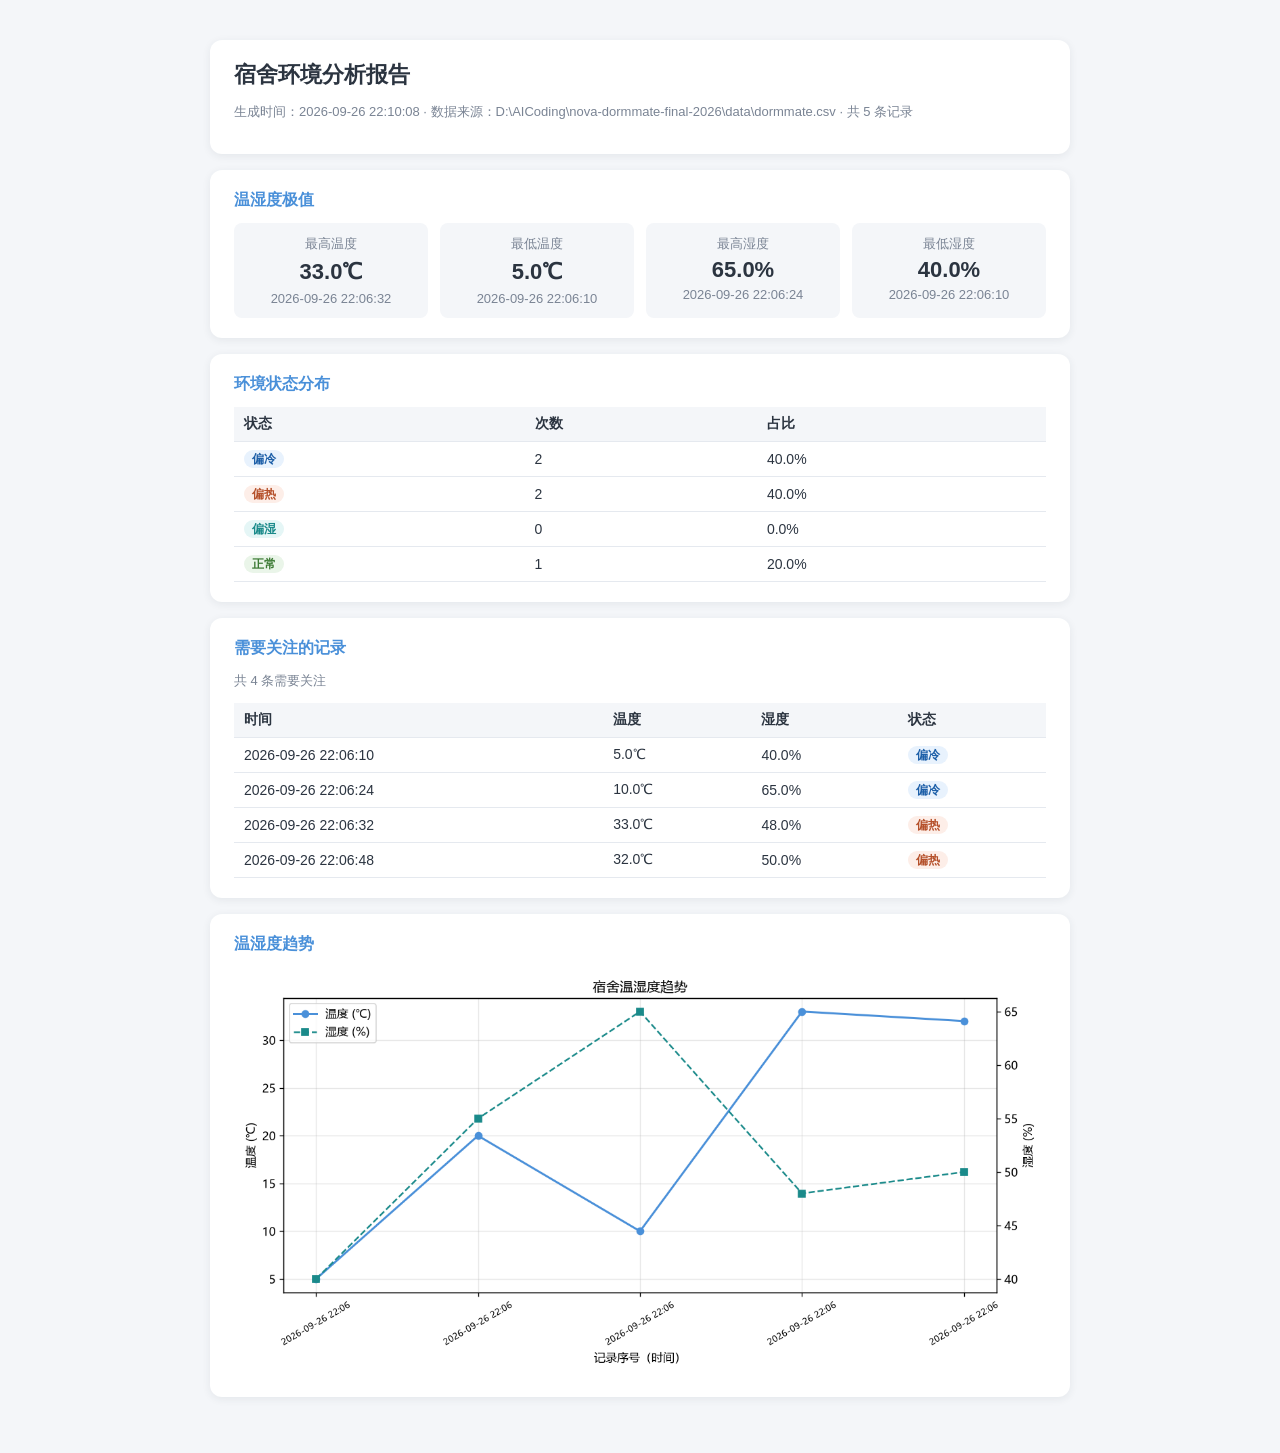
==== nova‑dormmate‑final‑2026/report/report.html @ 31a7b92b "M1+M2完成：Web环境监测页面；离线数据分析，统一状态判断规则，Python不读取csv的status字段；生成统计、trend.png、report.html、dormmate.json Co-" ====
<!DOCTYPE html>
<html lang="zh-CN">
<head>
<meta charset="UTF-8">
<title>宿舍环境分析报告</title>
<style>
body{font-family:"PingFang SC","Microsoft YaHei",sans-serif;max-width:860px;margin:24px auto;color:#2b3440;background:#f4f6f9;padding:16px}
.card{background:#fff;border-radius:12px;padding:20px 24px;margin-bottom:16px;box-shadow:0 2px 8px rgba(43,52,64,.08)}
h1{font-size:22px;margin:0 0 4px}h2{font-size:16px;margin:0 0 12px;color:#4a90d9}
.meta{color:#7a8494;font-size:13px}
.stats{display:flex;gap:12px;flex-wrap:wrap}
.stat{flex:1;min-width:150px;background:#f4f6f9;border-radius:8px;padding:12px;text-align:center}
.stat .stat-title{font-size:13px;color:#7a8494}
.stat .num{font-size:22px;font-weight:700;margin:4px 0}
table{width:100%;border-collapse:collapse;font-size:14px}
th,td{padding:8px 10px;border-bottom:1px solid #e5e9ef;text-align:left}
th{background:#f4f6f9}
.status{padding:2px 8px;border-radius:10px;font-size:12px;font-weight:600}
img{max-width:100%;border-radius:8px}
</style>
</head>
<body>
<div class="card">
<h1>宿舍环境分析报告</h1>
<p class="meta">生成时间：2026-09-26 22:10:08 · 数据来源：D:\AICoding\nova‑dormmate‑final‑2026\data\dormmate.csv · 共 5 条记录</p>
</div>
<div class="card">
<h2>温湿度极值</h2>
<div class="stats"><div class="stat"><div class="stat-title">最高温度</div><div class="num">33.0℃</div><div class="meta">2026-09-26 22:06:32</div></div><div class="stat"><div class="stat-title">最低温度</div><div class="num">5.0℃</div><div class="meta">2026-09-26 22:06:10</div></div><div class="stat"><div class="stat-title">最高湿度</div><div class="num">65.0%</div><div class="meta">2026-09-26 22:06:24</div></div><div class="stat"><div class="stat-title">最低湿度</div><div class="num">40.0%</div><div class="meta">2026-09-26 22:06:10</div></div></div>
</div>
<div class="card">
<h2>环境状态分布</h2>
<table><tr><th>状态</th><th>次数</th><th>占比</th></tr><tr><td><span class="status" style="background:#e8f2fd;color:#1d5fa8">偏冷</span></td><td>2</td><td>40.0%</td></tr><tr><td><span class="status" style="background:#fdeee8;color:#b5502a">偏热</span></td><td>2</td><td>40.0%</td></tr><tr><td><span class="status" style="background:#e5f6f6;color:#1a8a8a">偏湿</span></td><td>0</td><td>0.0%</td></tr><tr><td><span class="status" style="background:#eaf5e9;color:#3c7a34">正常</span></td><td>1</td><td>20.0%</td></tr></table>
</div>
<div class="card">
<h2>需要关注的记录</h2>
<p class="meta">共 4 条需要关注</p><table><tr><th>时间</th><th>温度</th><th>湿度</th><th>状态</th></tr><tr><td>2026-09-26 22:06:10</td><td>5.0℃</td><td>40.0%</td><td><span class="status" style="background:#e8f2fd;color:#1d5fa8">偏冷</span></td></tr><tr><td>2026-09-26 22:06:24</td><td>10.0℃</td><td>65.0%</td><td><span class="status" style="background:#e8f2fd;color:#1d5fa8">偏冷</span></td></tr><tr><td>2026-09-26 22:06:32</td><td>33.0℃</td><td>48.0%</td><td><span class="status" style="background:#fdeee8;color:#b5502a">偏热</span></td></tr><tr><td>2026-09-26 22:06:48</td><td>32.0℃</td><td>50.0%</td><td><span class="status" style="background:#fdeee8;color:#b5502a">偏热</span></td></tr></table>
</div>
<div class="card">
<h2>温湿度趋势</h2>
<img src="trend.png" alt="温湿度趋势图">
</div>
</body>
</html>
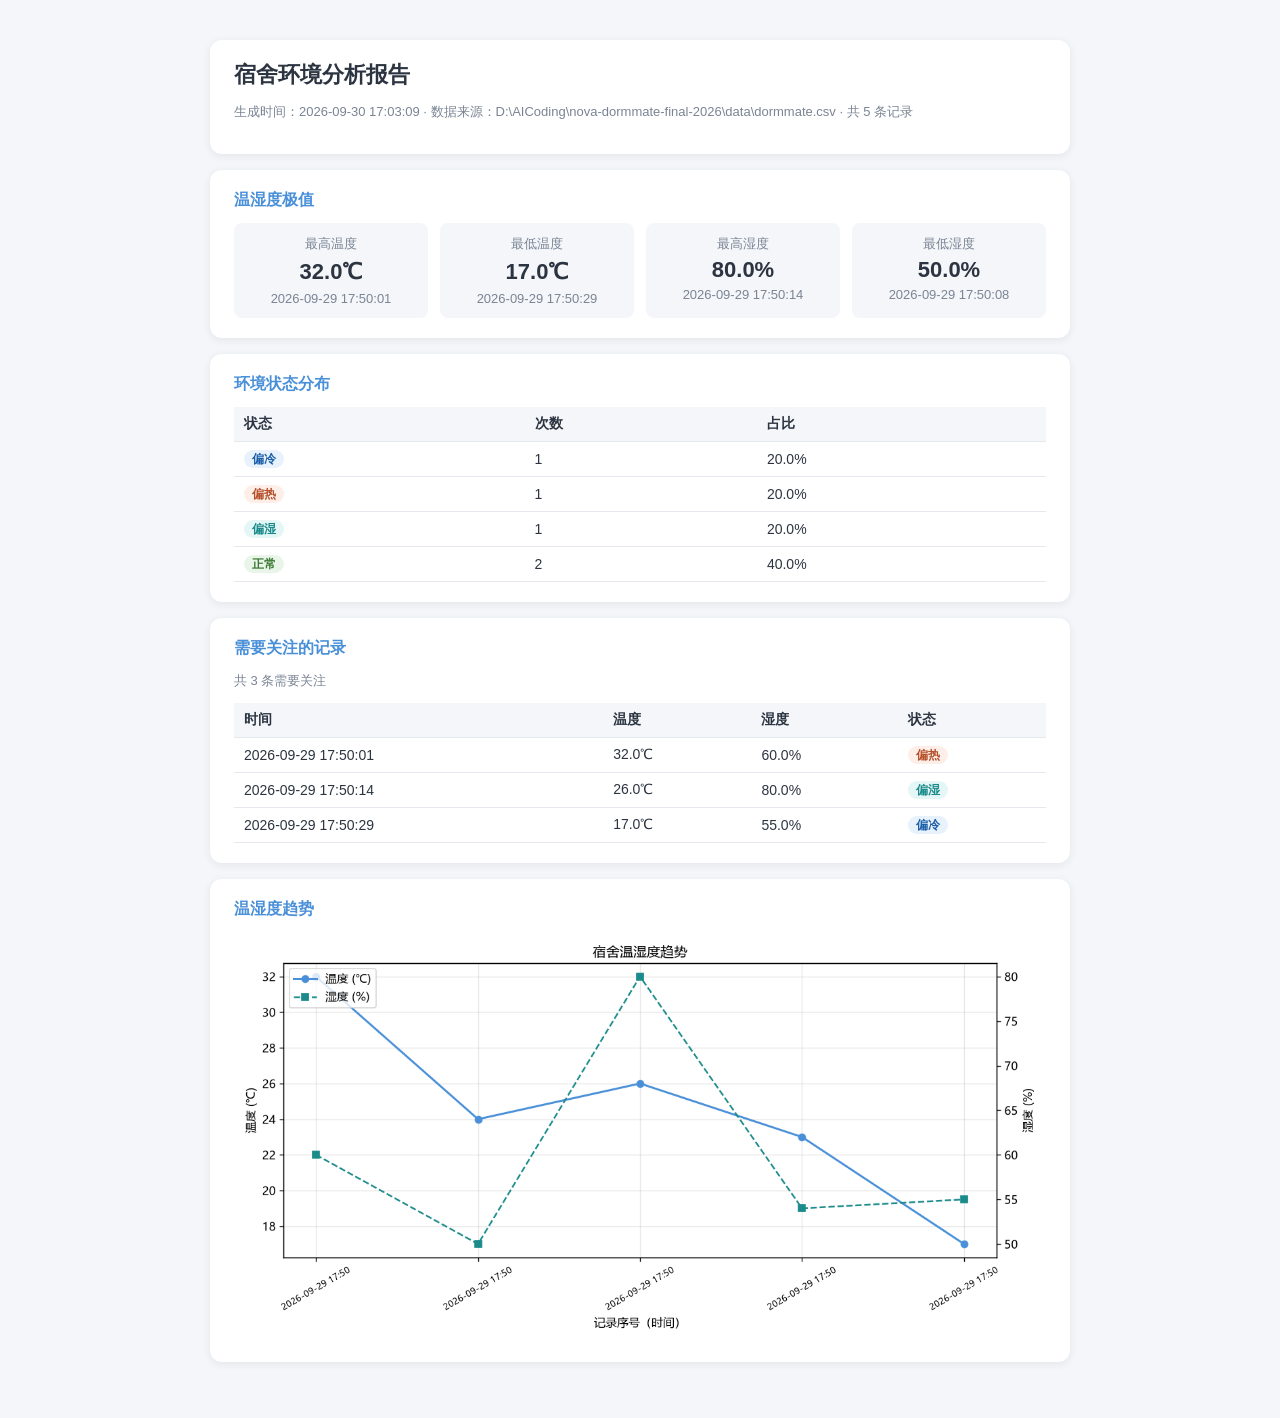
==== commit 8406216a: "report: history review frontend with ML analysis section Co-Authored-By: Claude Code <noreply@anthro" ====
--- a/nova‑dormmate‑final‑2026/report/report.html
+++ b/nova‑dormmate‑final‑2026/report/report.html
@@ -22,20 +22,21 @@
 <body>
 <div class="card">
 <h1>宿舍环境分析报告</h1>
-<p class="meta">生成时间：2026-09-26 22:10:08 · 数据来源：D:\AICoding\nova‑dormmate‑final‑2026\data\dormmate.csv · 共 5 条记录</p>
+<p class="meta">生成时间：2026-09-30 17:03:09 · 数据来源：D:\AICoding\nova‑dormmate‑final‑2026\data\dormmate.csv · 共 5 条记录</p>
 </div>
 <div class="card">
 <h2>温湿度极值</h2>
-<div class="stats"><div class="stat"><div class="stat-title">最高温度</div><div class="num">33.0℃</div><div class="meta">2026-09-26 22:06:32</div></div><div class="stat"><div class="stat-title">最低温度</div><div class="num">5.0℃</div><div class="meta">2026-09-26 22:06:10</div></div><div class="stat"><div class="stat-title">最高湿度</div><div class="num">65.0%</div><div class="meta">2026-09-26 22:06:24</div></div><div class="stat"><div class="stat-title">最低湿度</div><div class="num">40.0%</div><div class="meta">2026-09-26 22:06:10</div></div></div>
+<div class="stats"><div class="stat"><div class="stat-title">最高温度</div><div class="num">32.0℃</div><div class="meta">2026-09-29 17:50:01</div></div><div class="stat"><div class="stat-title">最低温度</div><div class="num">17.0℃</div><div class="meta">2026-09-29 17:50:29</div></div><div class="stat"><div class="stat-title">最高湿度</div><div class="num">80.0%</div><div class="meta">2026-09-29 17:50:14</div></div><div class="stat"><div class="stat-title">最低湿度</div><div class="num">50.0%</div><div class="meta">2026-09-29 17:50:08</div></div></div>
 </div>
 <div class="card">
 <h2>环境状态分布</h2>
-<table><tr><th>状态</th><th>次数</th><th>占比</th></tr><tr><td><span class="status" style="background:#e8f2fd;color:#1d5fa8">偏冷</span></td><td>2</td><td>40.0%</td></tr><tr><td><span class="status" style="background:#fdeee8;color:#b5502a">偏热</span></td><td>2</td><td>40.0%</td></tr><tr><td><span class="status" style="background:#e5f6f6;color:#1a8a8a">偏湿</span></td><td>0</td><td>0.0%</td></tr><tr><td><span class="status" style="background:#eaf5e9;color:#3c7a34">正常</span></td><td>1</td><td>20.0%</td></tr></table>
+<table><tr><th>状态</th><th>次数</th><th>占比</th></tr><tr><td><span class="status" style="background:#e8f2fd;color:#1d5fa8">偏冷</span></td><td>1</td><td>20.0%</td></tr><tr><td><span class="status" style="background:#fdeee8;color:#b5502a">偏热</span></td><td>1</td><td>20.0%</td></tr><tr><td><span class="status" style="background:#e5f6f6;color:#1a8a8a">偏湿</span></td><td>1</td><td>20.0%</td></tr><tr><td><span class="status" style="background:#eaf5e9;color:#3c7a34">正常</span></td><td>2</td><td>40.0%</td></tr></table>
 </div>
 <div class="card">
 <h2>需要关注的记录</h2>
-<p class="meta">共 4 条需要关注</p><table><tr><th>时间</th><th>温度</th><th>湿度</th><th>状态</th></tr><tr><td>2026-09-26 22:06:10</td><td>5.0℃</td><td>40.0%</td><td><span class="status" style="background:#e8f2fd;color:#1d5fa8">偏冷</span></td></tr><tr><td>2026-09-26 22:06:24</td><td>10.0℃</td><td>65.0%</td><td><span class="status" style="background:#e8f2fd;color:#1d5fa8">偏冷</span></td></tr><tr><td>2026-09-26 22:06:32</td><td>33.0℃</td><td>48.0%</td><td><span class="status" style="background:#fdeee8;color:#b5502a">偏热</span></td></tr><tr><td>2026-09-26 22:06:48</td><td>32.0℃</td><td>50.0%</td><td><span class="status" style="background:#fdeee8;color:#b5502a">偏热</span></td></tr></table>
+<p class="meta">共 3 条需要关注</p><table><tr><th>时间</th><th>温度</th><th>湿度</th><th>状态</th></tr><tr><td>2026-09-29 17:50:01</td><td>32.0℃</td><td>60.0%</td><td><span class="status" style="background:#fdeee8;color:#b5502a">偏热</span></td></tr><tr><td>2026-09-29 17:50:14</td><td>26.0℃</td><td>80.0%</td><td><span class="status" style="background:#e5f6f6;color:#1a8a8a">偏湿</span></td></tr><tr><td>2026-09-29 17:50:29</td><td>17.0℃</td><td>55.0%</td><td><span class="status" style="background:#e8f2fd;color:#1d5fa8">偏冷</span></td></tr></table>
 </div>
+<!-- PLACEHOLDER:前端JS渲染今日摘要与事件复盘 -->
 <div class="card">
 <h2>温湿度趋势</h2>
 <img src="trend.png" alt="温湿度趋势图">
